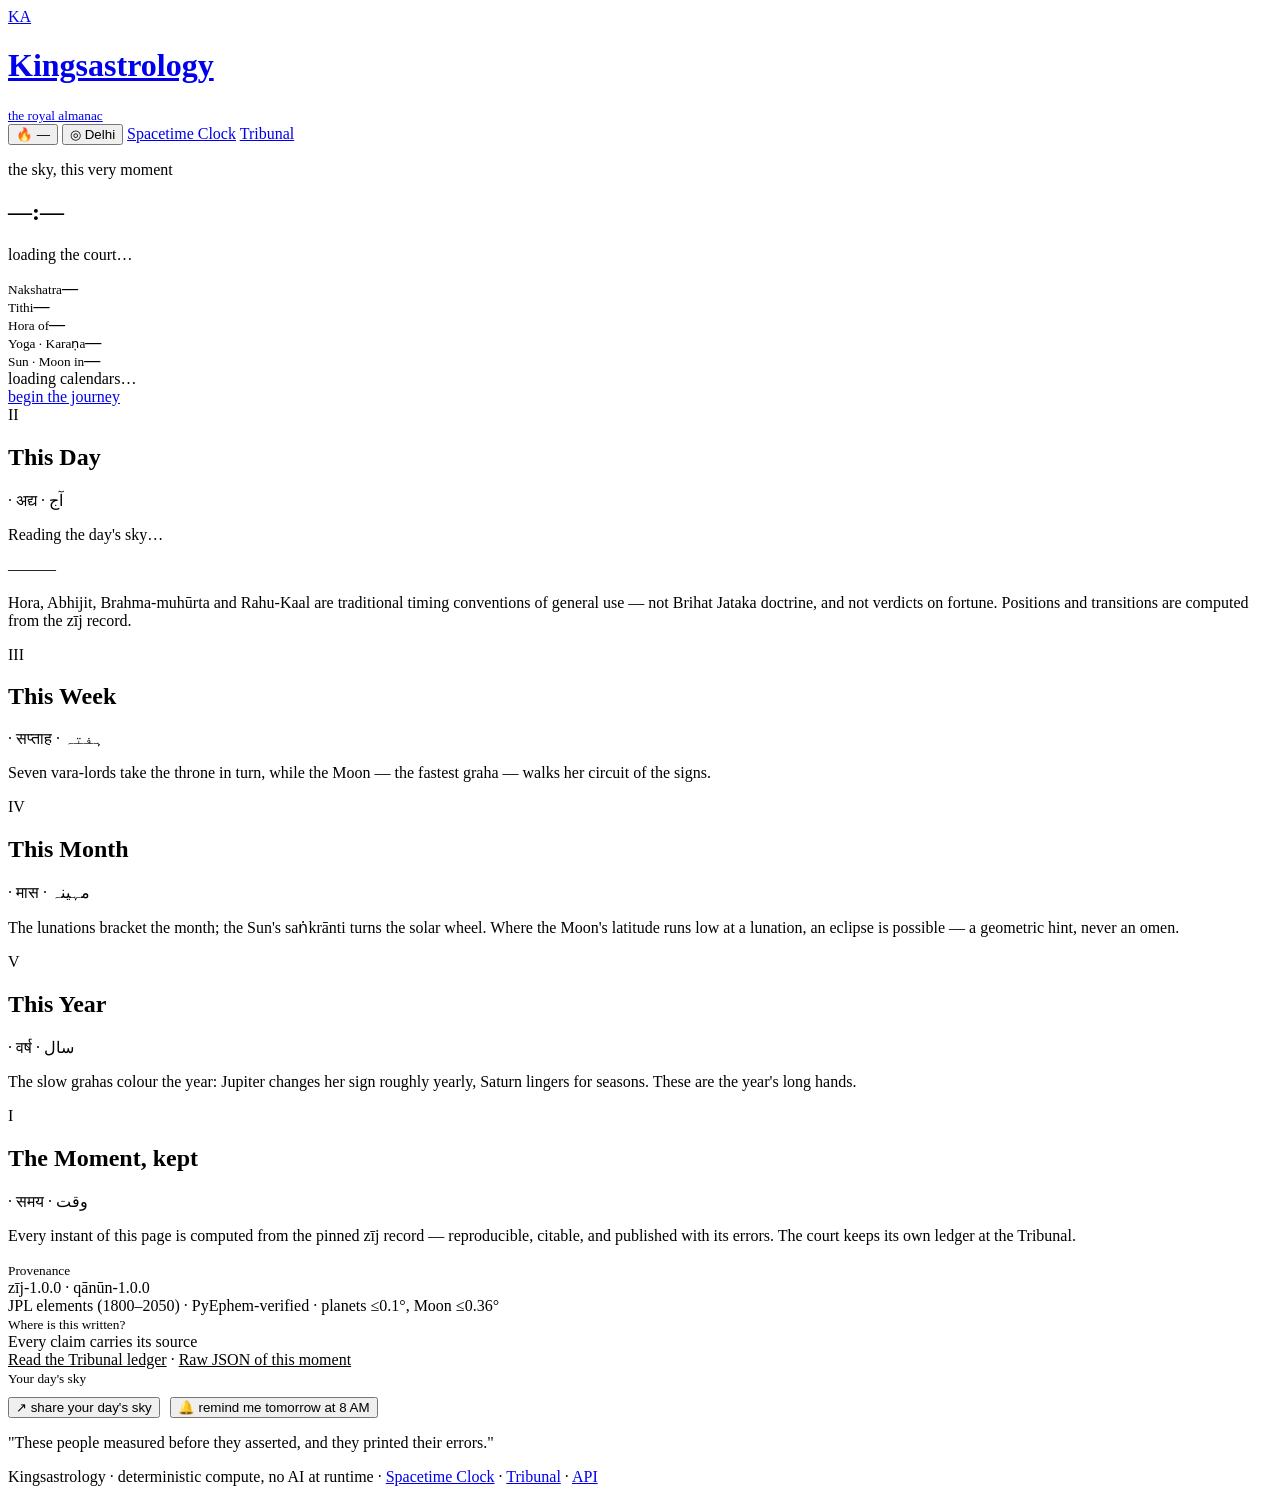
==== backend/app/web/today.html @ 03c5ac0a "feat: premium Tafhim build — Today at the Court + Spacetime Clock + Tribunal - Today (/today): hero " ====
<!doctype html>
<html lang="en">
<head>
  <meta charset="utf-8">
  <meta name="viewport" content="width=device-width, initial-scale=1">
  <title>Today at the Court — Kingsastrology</title>
  <link rel="stylesheet" href="/assets/today.css">
  <link rel="manifest" href="/manifest.json">
  <meta name="theme-color" content="#04070e">
</head>
<body>
  <header class="top-bar">
    <a class="brand" href="/today">
      <div class="brand-mark">KA</div>
      <div><h1>Kingsastrology</h1><small>the royal almanac</small></div>
    </a>
    <nav class="top-links" aria-label="Site">
      <button id="streak-pill" class="loc-chip" type="button" title="Daily visit streak" aria-label="Daily streak">🔥 —</button>
      <button id="locate" class="loc-chip" type="button" title="Use my location">◎ <span id="loc-name">Delhi</span></button>
      <a href="/clock">Spacetime Clock</a>
      <a href="/tribunal">Tribunal</a>
    </nav>
  </header>

  <nav class="dot-nav" id="dot-nav" aria-label="Sections"></nav>

  <section class="hero">
    <p class="eyebrow">the sky, this very moment</p>
    <h1 class="hero-time" id="hero-time">—:—</h1>
    <p class="hero-date" id="hero-date">loading the court…</p>
    <div class="chips">
      <div class="chip"><small>Nakshatra</small><strong id="c-nak">—</strong><em id="c-nak-next"></em></div>
      <div class="chip"><small>Tithi</small><strong id="c-tithi">—</strong><em id="c-tithi-next"></em></div>
      <div class="chip"><small>Hora of</small><strong id="c-hora">—</strong><em id="c-hora-next"></em></div>
      <div class="chip"><small>Yoga · Karaṇa</small><strong id="c-yoga">—</strong><em id="c-karana"></em></div>
      <div class="chip"><small>Sun · Moon in</small><strong id="c-signs">—</strong><em id="c-paksha"></em></div>
    </div>
    <div class="cal-ribbon" id="cal-ribbon">
      <span>loading calendars…</span>
    </div>
    <a class="scroll-cue" href="#day">begin the journey</a>
  </section>

  <main class="journey">

    <!-- II. THIS DAY -->
    <section class="chapter" id="day">
      <div class="chapter-head">
        <div class="chapter-numeral">II</div>
        <h2>This Day</h2><span class="sa">· अद्य · آج</span>
      </div>
      <p class="chapter-lede" id="day-lede">Reading the day's sky…</p>
      <div class="day-wheel">
        <div class="wheel" id="wheel"></div>
        <div class="wheel-axis"><span id="w-open">—</span><span id="w-noon">—</span><span id="w-close">—</span></div>
      </div>
      <div class="grid c4" id="day-grid"></div>
      <div class="timeline" id="day-timeline"></div>
      <p class="note">Hora, Abhijit, Brahma-muhūrta and Rahu-Kaal are traditional timing conventions of general use — not Brihat Jataka doctrine, and not verdicts on fortune. Positions and transitions are computed from the zīj record.</p>
    </section>

    <!-- III. THIS WEEK -->
    <section class="chapter" id="week">
      <div class="chapter-head">
        <div class="chapter-numeral">III</div>
        <h2>This Week</h2><span class="sa">· सप्ताह · ہفتہ</span>
      </div>
      <p class="chapter-lede">Seven vara-lords take the throne in turn, while the Moon — the fastest graha — walks her circuit of the signs.</p>
      <div class="week-strip" id="week-strip"></div>
      <div class="timeline" id="week-timeline"></div>
    </section>

    <!-- IV. THIS MONTH -->
    <section class="chapter" id="month">
      <div class="chapter-head">
        <div class="chapter-numeral">IV</div>
        <h2>This Month</h2><span class="sa">· मास · مہینہ</span>
      </div>
      <p class="chapter-lede">The lunations bracket the month; the Sun's saṅkrānti turns the solar wheel. Where the Moon's latitude runs low at a lunation, an eclipse is possible — a geometric hint, never an omen.</p>
      <div class="timeline" id="month-timeline"></div>
    </section>

    <!-- V. THIS YEAR -->
    <section class="chapter" id="year">
      <div class="chapter-head">
        <div class="chapter-numeral">V</div>
        <h2>This Year</h2><span class="sa">· वर्ष · سال</span>
      </div>
      <p class="chapter-lede">The slow grahas colour the year: Jupiter changes her sign roughly yearly, Saturn lingers for seasons. These are the year's long hands.</p>
      <div class="grid c3" id="year-lords"></div>
      <div class="timeline" id="year-timeline"></div>
    </section>

    <!-- I. THE MOMENT — live, placed last as the return point -->
    <section class="chapter" id="moment">
      <div class="chapter-head">
        <div class="chapter-numeral">I</div>
        <h2>The Moment, kept</h2><span class="sa">· समय · وقت</span>
      </div>
      <p class="chapter-lede">Every instant of this page is computed from the pinned zīj record — reproducible, citable, and published with its errors. The court keeps its own ledger at the Tribunal.</p>
      <div class="grid c2">
        <div class="card"><small class="k">Provenance</small><div class="v" style="font-size:16px">zīj-1.0.0 · qānūn-1.0.0</div><div class="sub">JPL elements (1800–2050) · PyEphem-verified · planets ≤0.1°, Moon ≤0.36°</div></div>
        <div class="card"><small class="k">Where is this written?</small><div class="v" style="font-size:16px">Every claim carries its source</div><div class="sub"><a href="/tribunal" style="color:var(--teal)">Read the Tribunal ledger</a> · <a href="/api/v1/now" style="color:var(--teal)">Raw JSON of this moment</a></div></div>
        <div class="card" style="grid-column:1/-1"><small class="k">Your day's sky</small>
          <div style="display:flex;gap:10px;flex-wrap:wrap;margin-top:10px">
            <button class="loc-chip" id="share-btn" type="button">↗ share your day's sky</button>
            <button class="loc-chip" id="remind-btn" type="button">🔔 remind me tomorrow at 8 AM</button>
          </div>
          <div class="sub" id="remind-note"></div>
        </div>
      </div>
    </section>
  </main>

  <footer class="footer">
    <p class="royal">"These people measured before they asserted, and they printed their errors."</p>
    <p>Kingsastrology · deterministic compute, no AI at runtime · <a href="/clock">Spacetime Clock</a> · <a href="/tribunal">Tribunal</a> · <a href="/docs">API</a></p>
  </footer>

  <script src="/assets/today.js"></script>
</body>
</html>
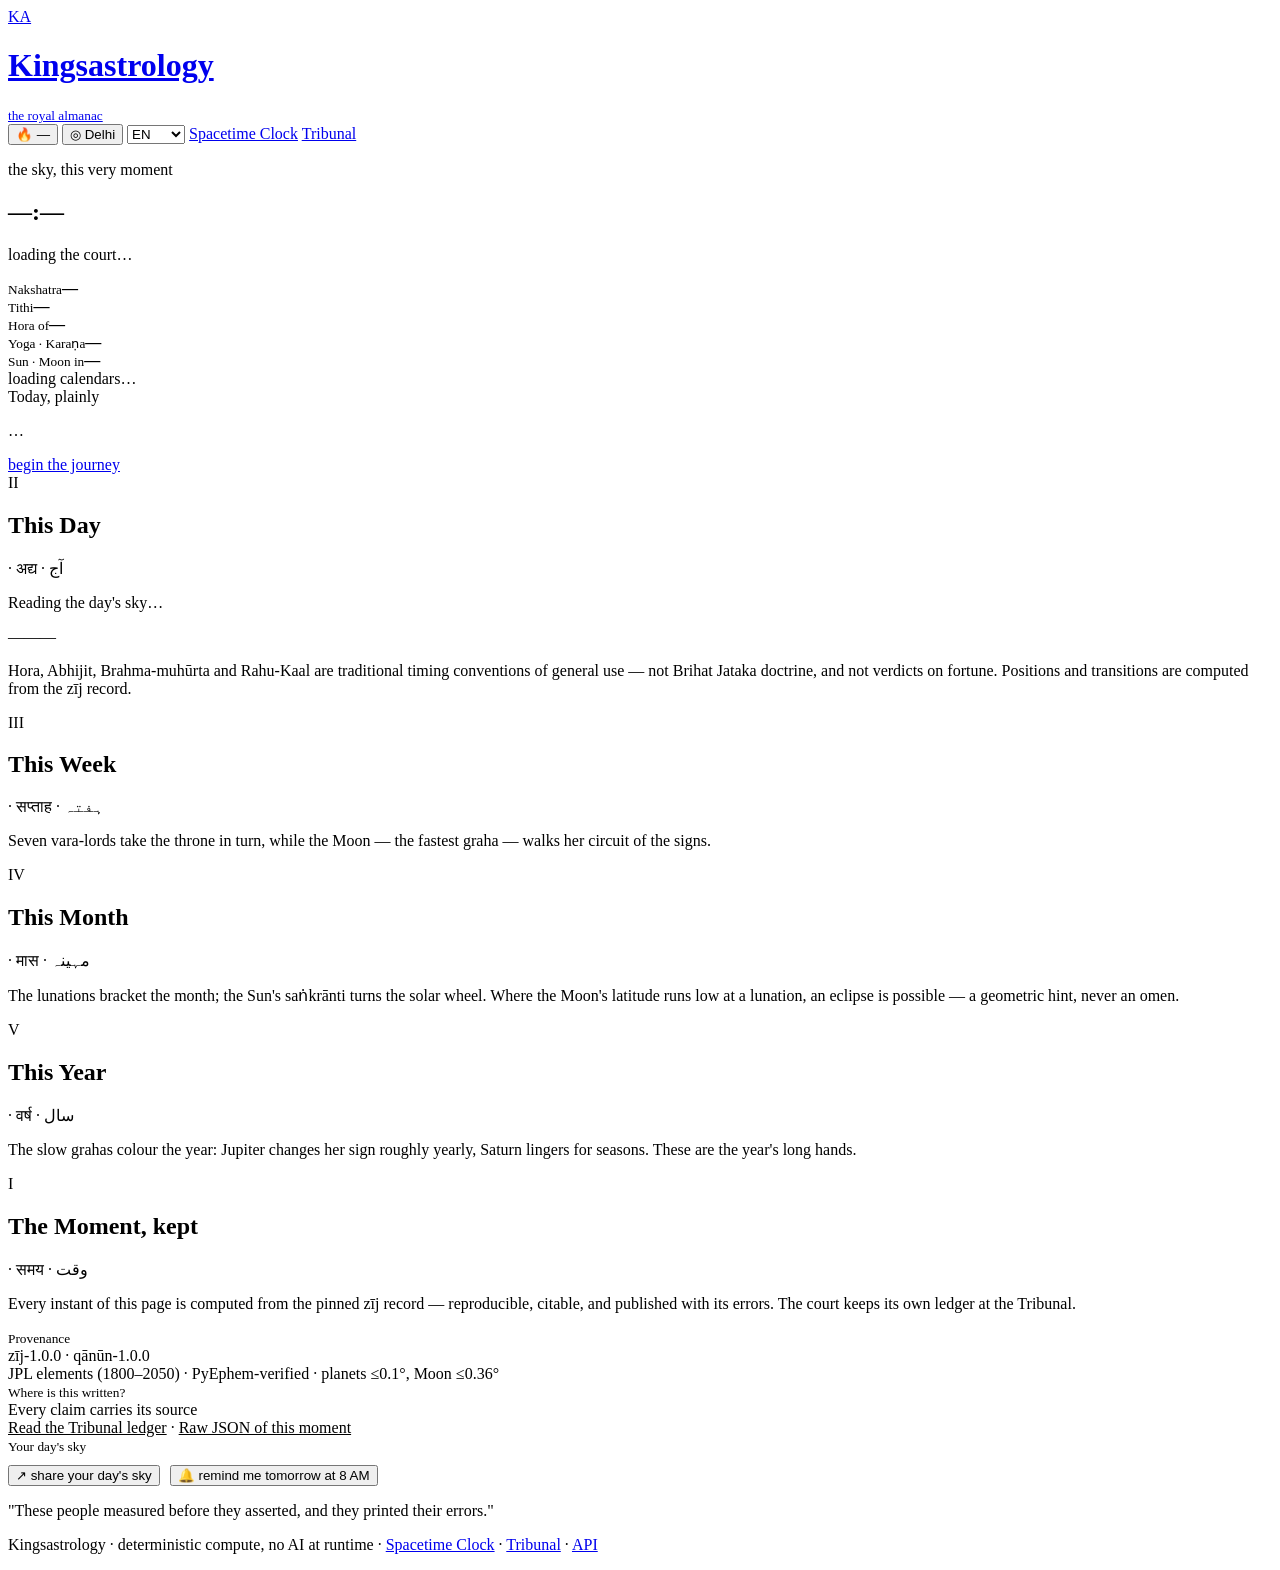
==== commit 9a03a9c8: "feat: Daily Brief — the almanac spoken plainly (EN/हिंदी/العربية) al-Biruni applied to a common pers" ====
--- a/backend/app/web/today.html
+++ b/backend/app/web/today.html
@@ -17,6 +17,11 @@
     <nav class="top-links" aria-label="Site">
       <button id="streak-pill" class="loc-chip" type="button" title="Daily visit streak" aria-label="Daily streak">🔥 —</button>
       <button id="locate" class="loc-chip" type="button" title="Use my location">◎ <span id="loc-name">Delhi</span></button>
+      <select id="lang" class="lang-select" aria-label="Language">
+        <option value="en">EN</option>
+        <option value="hi">हिंदी</option>
+        <option value="ar">العربية</option>
+      </select>
       <a href="/clock">Spacetime Clock</a>
       <a href="/tribunal">Tribunal</a>
     </nav>
@@ -37,6 +42,15 @@
     </div>
     <div class="cal-ribbon" id="cal-ribbon">
       <span>loading calendars…</span>
+    </div>
+    <div class="brief" id="brief" aria-live="polite">
+      <div class="brief-head">
+        <span class="brief-title" id="brief-title">Today, plainly</span>
+        <span class="brief-lang" id="brief-lang"></span>
+      </div>
+      <div class="brief-lines" id="brief-lines"><p class="brief-line">…</p></div>
+      <div class="brief-tomorrow" id="brief-tomorrow"></div>
+      <div class="brief-skill" id="brief-skill"></div>
     </div>
     <a class="scroll-cue" href="#day">begin the journey</a>
   </section>
